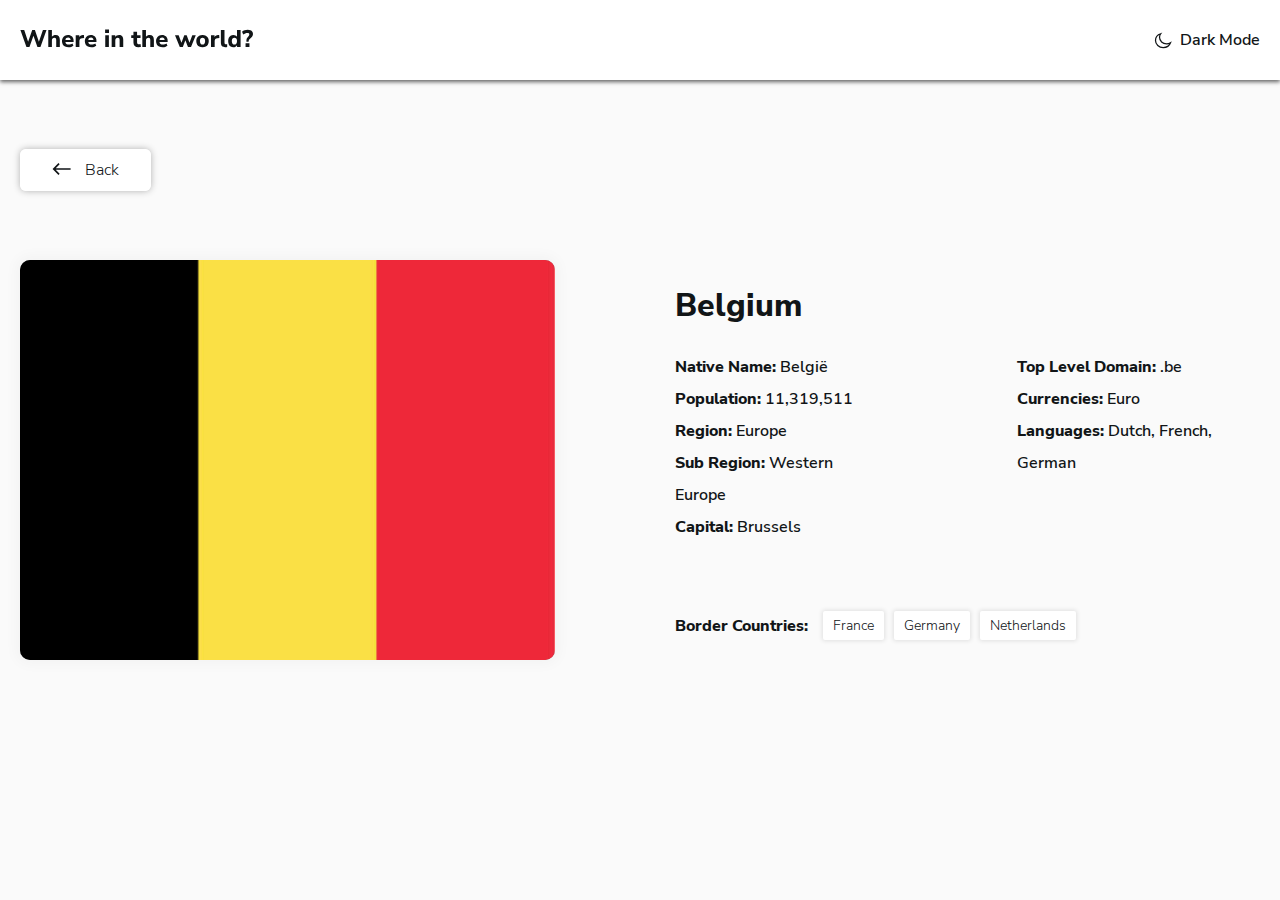
==== detail.html @ b8ead6a2 "add details page" ====
<!DOCTYPE html>
<html lang="en">
<head>
  <meta charset="UTF-8">
  <meta http-equiv="X-UA-Compatible" content="IE=edge">
  <meta name="viewport" content="width=device-width, initial-scale=1.0">
  <title>Countries</title>
  <!-- STYLES CSS LINKS -->
  <link rel="stylesheet" href="css/normalize.css">
  <link rel="stylesheet" href="css/style.css">
</head>
<body>

<header class="site-header site-details-header">
  <div class="container header-container">
  <a class="site-header-logo-link" href="index.html">
    <svg xmlns="http://www.w3.org/2000/svg" width="233" height="19" fill="currenColor"><path fill="currentColor" d="M6.432 18 .408 1.08h3.816l3.888 11.568L12.216 1.08h2.688l3.984 11.76L22.92 1.08h3.6L20.448 18h-3.024l-3.96-11.232L9.456 18H6.432Zm21.843 0V1.08h3.624v6.744a3.91 3.91 0 0 1 1.608-1.368c.656-.32 1.384-.48 2.184-.48 2.768 0 4.152 1.648 4.152 4.944V18h-3.624v-6.912c0-.816-.152-1.4-.456-1.752-.304-.368-.752-.552-1.344-.552-.768 0-1.384.24-1.848.72-.448.48-.672 1.12-.672 1.92V18h-3.624Zm20.393.264c-1.392 0-2.592-.248-3.6-.744-.992-.512-1.76-1.224-2.304-2.136-.528-.928-.792-2.016-.792-3.264 0-1.216.256-2.28.768-3.192a5.655 5.655 0 0 1 2.136-2.16c.912-.528 1.96-.792 3.144-.792 1.712 0 3.072.544 4.08 1.632 1.008 1.072 1.512 2.528 1.512 4.368v.912h-8.184c.128.928.464 1.608 1.008 2.04.56.416 1.328.624 2.304.624.64 0 1.288-.096 1.944-.288a5.447 5.447 0 0 0 1.776-.888l.96 2.424c-.592.448-1.32.808-2.184 1.08a8.842 8.842 0 0 1-2.568.384Zm-.504-9.888c-.768 0-1.392.232-1.872.696-.464.464-.752 1.112-.864 1.944h5.184c-.096-1.76-.912-2.64-2.448-2.64ZM55.72 18V6.216h3.552v2.04c.56-1.376 1.76-2.136 3.6-2.28l1.056-.072.216 3.048-2.04.216c-1.792.176-2.688 1.088-2.688 2.736V18H55.72Zm15.8.264c-1.392 0-2.592-.248-3.6-.744-.992-.512-1.76-1.224-2.304-2.136-.528-.928-.792-2.016-.792-3.264 0-1.216.256-2.28.768-3.192a5.654 5.654 0 0 1 2.136-2.16c.912-.528 1.96-.792 3.144-.792 1.712 0 3.072.544 4.08 1.632 1.008 1.072 1.512 2.528 1.512 4.368v.912H68.28c.128.928.464 1.608 1.008 2.04.56.416 1.328.624 2.304.624.64 0 1.288-.096 1.944-.288a5.447 5.447 0 0 0 1.776-.888l.96 2.424c-.592.448-1.32.808-2.184 1.08a8.842 8.842 0 0 1-2.568.384Zm-.504-9.888c-.768 0-1.392.232-1.872.696-.464.464-.752 1.112-.864 1.944h5.184c-.096-1.76-.912-2.64-2.448-2.64Zm14.091-4.44V.552h3.912v3.384h-3.912ZM85.251 18V6.216h3.624V18h-3.624Zm6.422 0V6.216h3.552v1.728a3.94 3.94 0 0 1 1.608-1.464c.672-.336 1.424-.504 2.256-.504 1.392 0 2.432.408 3.12 1.224.688.8 1.032 2.04 1.032 3.72V18h-3.624v-6.912c0-.816-.152-1.4-.456-1.752-.304-.368-.752-.552-1.344-.552-.768 0-1.384.24-1.848.72-.448.48-.672 1.12-.672 1.92V18h-3.624Zm26.737.264c-3.312 0-4.968-1.608-4.968-4.824V8.928h-2.232V6.216h2.232V2.76h3.624v3.456h3.48v2.712h-3.48v4.368c0 .672.152 1.176.456 1.512.32.336.824.504 1.512.504.208 0 .424-.024.648-.072.24-.048.496-.112.768-.192l.528 2.64a4.586 4.586 0 0 1-1.2.408c-.464.112-.92.168-1.368.168Zm3.92-.264V1.08h3.624v6.744a3.91 3.91 0 0 1 1.608-1.368c.656-.32 1.384-.48 2.184-.48 2.768 0 4.152 1.648 4.152 4.944V18h-3.624v-6.912c0-.816-.152-1.4-.456-1.752-.304-.368-.752-.552-1.344-.552-.768 0-1.384.24-1.848.72-.448.48-.672 1.12-.672 1.92V18h-3.624Zm20.393.264c-1.392 0-2.592-.248-3.6-.744-.992-.512-1.76-1.224-2.304-2.136-.528-.928-.792-2.016-.792-3.264 0-1.216.256-2.28.768-3.192a5.654 5.654 0 0 1 2.136-2.16c.912-.528 1.96-.792 3.144-.792 1.712 0 3.072.544 4.08 1.632 1.008 1.072 1.512 2.528 1.512 4.368v.912h-8.184c.128.928.464 1.608 1.008 2.04.56.416 1.328.624 2.304.624.64 0 1.288-.096 1.944-.288a5.447 5.447 0 0 0 1.776-.888l.96 2.424c-.592.448-1.32.808-2.184 1.08a8.842 8.842 0 0 1-2.568.384Zm-.504-9.888c-.768 0-1.392.232-1.872.696-.464.464-.752 1.112-.864 1.944h5.184c-.096-1.76-.912-2.64-2.448-2.64ZM159.791 18 154.99 6.216h3.673l2.808 7.56 2.808-7.56h2.4l2.808 7.656 2.808-7.656h3.48L171.023 18h-3.072l-2.592-6.696-2.52 6.696h-3.048Zm22.718.264c-1.264 0-2.368-.248-3.312-.744a5.44 5.44 0 0 1-2.16-2.136c-.512-.928-.768-2.024-.768-3.288 0-1.248.256-2.328.768-3.24a5.242 5.242 0 0 1 2.16-2.136c.944-.496 2.048-.744 3.312-.744 1.264 0 2.36.248 3.288.744a5.207 5.207 0 0 1 2.184 2.136c.528.912.792 1.992.792 3.24 0 1.264-.264 2.36-.792 3.288a5.4 5.4 0 0 1-2.184 2.136c-.928.496-2.024.744-3.288.744Zm0-2.712c.768 0 1.392-.28 1.872-.84.496-.56.744-1.432.744-2.616 0-1.168-.248-2.024-.744-2.568-.48-.56-1.104-.84-1.872-.84s-1.392.28-1.872.84c-.48.544-.72 1.4-.72 2.568 0 1.184.24 2.056.72 2.616s1.104.84 1.872.84ZM190.978 18V6.216h3.552v2.04c.56-1.376 1.76-2.136 3.6-2.28l1.056-.072.216 3.048-2.04.216c-1.792.176-2.688 1.088-2.688 2.736V18h-3.696Zm14.283.264c-1.52 0-2.632-.392-3.336-1.176-.704-.8-1.056-1.984-1.056-3.552V1.08h3.624v12.312c0 1.28.568 1.92 1.704 1.92.176 0 .344-.008.504-.024.176-.016.344-.048.504-.096L207.157 18a6.784 6.784 0 0 1-1.896.264Zm8.067 0c-1.024 0-1.928-.248-2.712-.744-.768-.512-1.368-1.224-1.8-2.136-.432-.928-.648-2.024-.648-3.288 0-1.264.216-2.352.648-3.264.432-.912 1.032-1.616 1.8-2.112.784-.496 1.688-.744 2.712-.744.784 0 1.504.168 2.16.504.656.336 1.152.784 1.488 1.344V1.08h3.624V18h-3.552v-1.776c-.32.624-.816 1.12-1.488 1.488-.656.368-1.4.552-2.232.552Zm1.08-2.712c.768 0 1.392-.28 1.872-.84.496-.56.744-1.432.744-2.616 0-1.168-.248-2.024-.744-2.568-.48-.56-1.104-.84-1.872-.84s-1.392.28-1.872.84c-.48.544-.72 1.4-.72 2.568 0 1.184.24 2.056.72 2.616s1.104.84 1.872.84Zm12.008-2.904V11.52c0-.704.128-1.352.384-1.944.256-.608.696-1.248 1.32-1.92.448-.48.76-.888.936-1.224a2.39 2.39 0 0 0 .264-1.08c0-.448-.168-.8-.504-1.056-.32-.256-.784-.384-1.392-.384-1.488 0-2.888.536-4.2 1.608l-1.176-2.736c.704-.608 1.56-1.088 2.568-1.44a9.258 9.258 0 0 1 3.072-.528c1.056 0 1.984.176 2.784.528.8.336 1.416.816 1.848 1.44.448.608.672 1.32.672 2.136 0 .736-.168 1.416-.504 2.04-.32.624-.896 1.28-1.728 1.968-.752.624-1.272 1.168-1.56 1.632-.272.464-.44.912-.504 1.344l-.12.744h-2.16ZM225.552 18v-3.84h3.888V18h-3.888Z"/></svg>
  </a>
  <button class="site-header-theme-toggler" type="button">
    <span class="site-header-theme-toggler-inner">
      <svg class="site-header-theme-toggler-icon" xmlns="http://www.w3.org/2000/svg" width="18" height="17"><path fill="#fff" fill-rule="evenodd" stroke="currentColor" stroke-width="1.25" d="M12.553 11.815c-3.884 0-7.034-2.887-7.034-6.447 0-1.343.448-2.586 1.212-3.618C3.691 2.695 1.5 5.331 1.5 8.438c0 3.9 3.45 7.062 7.704 7.062 3.389 0 6.266-2.007 7.296-4.796a7.458 7.458 0 0 1-3.947 1.111Z" clip-rule="evenodd"/></svg>
    <span class="site-header-theme-toggler-text">Dark Mode</span></span>
  </button>
  </div>
</header>

<main class="main-content">
  <div class="container">
      <a class="details-back-button" href="index.html">
        <span class="details-back-button-img">
          <svg class="details-back-button-svg" xmlns="http://www.w3.org/2000/svg" width="19" height="12" fill="none"><path fill="currentColor" fill-rule="evenodd" d="m6.464.107 1.179 1.179-3.89 3.889h14.85v1.65H3.753l3.89 3.889-1.179 1.179L.572 6 6.464.107Z" clip-rule="evenodd"/></svg>
        </span>Back</a>

    <div class="details-box">
      <ul class="details-box-list">
        <li class="details-box-item">
          <img class="details-box-img" src="img/belgium.jpg" alt="" srcset="img/belgium.jpg 1x, img/belgium@2x.jpg 2x" width="560" height="400">
        </li>
        <li class="details-box-item">
          <h2 class="details-box-action-heading">Belgium</h2>
          <div class="details-box-action">
              <p class="details-box-action-text details-box-action-text-left">
              <b>Native Name:</b> België<br>
              <b>Population:</b>  11,319,511 <br>
              <b>Region:</b> Europe <br>
              <b>Sub Region:</b> Western Europe<br>
              <b>Capital:</b> Brussels <br>
            </p>
            <p class="details-box-action-text">
              <b>Top Level Domain: </b> .be <br>
              <b>Currencies:</b> Euro <br>
              <b>Languages:</b> Dutch, French, German <br>
            </p>
            </div>
          
            <div class="details-box-action-buttons">
              <h3 class="details-box-action-buttons-heading">Border Countries:</h3>
              <button class="button button-border-countries">France</button>
              <button class="button button-border-countries">Germany</button>
              <button class="button button-border-countries">Netherlands</button>
          </div>
        </li>
      </ul>
    </div>


</div>
</main>

  <script src="js/main.js"></script>
</body>
</html>
---- css/style.css ----
/* ROOT */
:root{
  --body-bg:#fafafa;
  --element-bg:#fff;
  --text-color:#111517;
  --search-color:#848484;
}

.dark-mode{
  --body-bg:#202c36;
  --element-bg:#2b3844;
  --text-color:#fff;
  --search-color:#fff;
}
/* FONTS */

@font-face {
  font-family: "Nunito Sans";
  src: url("../font/NunitoSans-SemiBold.woff2") format("woff2"),
  url("../font/NunitoSans-SemiBold.woff") format("woff");
  font-weight: 600;
  font-style: normal;
  font-display: swap;
}

@font-face {
  font-family: "Nunito Sans";
  src: url("../font/NunitoSans-Light.woff2") format("woff2"),
  url("../font/NunitoSans-Light.woff") format("woff");
  font-weight: 300;
  font-style: normal;
  font-display: swap;
}

@font-face {
  font-family: "Nunito Sans";
  src: url("../font/NunitoSans-ExtraBold.woff2") format("woff2"),
  url("../font/NunitoSans-ExtraBold.woff") format("woff");
  font-weight: bold;
  font-style: normal;
  font-display: swap;
}

@font-face {
  font-family: "Nunito Sans";
  src: url("../font/NunitoSans-Regular.woff2") format("woff2"),
  url("../font/NunitoSans-Regular.woff") format("woff");
  font-weight: normal;
  font-style: normal;
  font-display: swap;
}




/* GLOBAL STYLE */
html{
  height: 100%;
  scroll-behavior: smooth;
  box-sizing: border-box;
}


*:focus{
  outline: 3px dashed #000;
  outline-offset: 3px;
}

*,
*::before,
*::after{
  box-sizing:inherit;
}

body{
  display: flex;
  flex-direction: column;
  height: 100%;
  padding: 0;
  margin: 0;
  font-size: 14px;
  line-height: 16px;
  font-family: "Nunito Sans", sans-serif;
  background-color:var(--body-bg);
  color: var(--text-color);
  transition: background-color 0.7s ease,
  color 0.7s ease;
}

img{
  max-width: 100%;
  height: auto;
}

a, li{
  text-decoration: none;
  list-style: none;
}

/* CONTAINER STYLE */

.container{
width: 100%;
max-width: 1320px;
padding-left: 20px;
padding-right: 20px;
margin-right: auto;
margin-left: auto;
}

/* MAIN-CONTENT */

.main-content{
  flex-grow: 1;
  padding-top: 48px;
  padding-bottom: 48px;
}

/* SITE-HEADER */

.site-header {
  padding-top: 24px;
  padding-bottom: 24px; 
  background-color: var(--element-bg);
  box-shadow: 0px 2px 4px rgba(0, 0, 0, 0.6);
  white-space: nowrap;
}

.header-container {
  display: flex;
  justify-content: space-between;
  align-items: center;
}

.site-header-logo-link {
  font-size: 24px;
  line-height: normal;
  font-weight: 800;
  color: var(--text-color);
}

.site-header-logo-link:hover{
  opacity: 0.8;
}

.site-header-logo-link:hover{
  opacity: 0.6;
}

.site-header-theme-toggler { 
  cursor: pointer;
  padding: 0;
  border: 0;
  background-color:transparent;
  color:var(--text-color);
}

.site-header-theme-toggler:hover{
  opacity: 0.8;
}

.site-header-theme-toggler:active{
  opacity: 0.6;
}

.site-header-theme-toggler-inner {
  display: flex;
  align-items: center;
}
.site-header-theme-toggler-text {
  margin-left: 8px;
  font-size: 16px;
  line-height: 22px;
  font-weight: 600;
  color: var(--text-color);
}

/* FORM SECTION */

.filters {
  display: flex;
  align-items: center;
  justify-content: space-between;
  margin-bottom: 48px;
}

.filters-search-input {
  min-width: 480px;
  box-shadow: 0px 2px 9px rgba(0, 0, 0, 0.6);
  border-radius: 5px;
  padding: 18px 74px;
  border: 0; 
  font-weight: 400;
  font-size: 14px;
  color:var(--search-color);
  background: var(--element-bg);
  line-height: 20px;
}

.filters-search-input::placeholder{
  color: var(--search-color);
}

.filters-region-select {
  min-width: 200px;
  background: var(--element-bg);
  box-shadow: 0px 2px 9px rgba(0, 0, 0, 0.6);
  border-radius: 5px;
  font-weight: 400;
  font-size: 14px;
  color: var(--text-color);
  padding: 18px 24px; 
  border: 0;
}



/* FLAGS */

.countries-list {
  display: flex;
  align-items:center;
  justify-content: space-between;
  padding: 0;
  margin: 0;
}

.countries-item{
  border-radius:5px;
  background-color: var(--element-bg);
  box-shadow: 0px 0px 7px 2px rgba(0, 0, 0, 0.2);
}

.countries-item:not(:last-child) {
  margin-right: 75px;
}

.countries-action {
  padding-left: 24px;
  padding-bottom: 46px;
}

.countries-img {
  width: 267px;
  height: 160px;
  object-fit: cover;
}

.countries-action-heading {
  margin-top: 24px;
  margin-bottom: 16px;
  font-weight: 800;
  font-size: 18px;
  color:var(--text-color)
}

.countries-action-link{
  color: var(--text-color);
}

.countries-action-link:hover{
  opacity: 0.8;
}

.countries-action-link:active{
  opacity: 0.6;
}


.countries-action-text {
  padding: 0;
  margin: 0;
}

.countries-list-bottom{
  margin-top: 75px;
}

/* DETAILS PAGE */

.site-details-header{
  margin-bottom: 32px;
}

.details-back-button {
  padding:10px 32px;  
  border: 0;
  background-color:var(--element-bg);
  color: var(--text-color);
  font-style: normal;
  font-weight: 300;
  font-size: 16px;
  line-height: 20px;
  border-radius: 6px;
  box-shadow: 0px 0px 7px rgba(0, 0, 0, 0.293139);
  cursor:pointer;
}

.details-back-button-img {
  margin-right: 10px;
}

.details-back-button-svg {
  color:var(--text-color);
}

.details-box {
  margin-top: 80px;
}
.details-box-list {
  display: flex;  
  align-items: center;
  margin: 0;
  padding: 0;
}
.details-box-item:not(:last-child) {
  margin-right: 120px;
}

.details-box-img {
  width: 560px;
  height: 400px;
  object-fit: cover;
  background: #808080;
  box-shadow: 0px 0px 14px 4px rgba(0, 0, 0, 0.0294384);
  border-radius: 10.0057px;
}

.details-box-action {
  display: flex;
  justify-content: space-between;
}

.details-box-action-heading {
  margin: 0;
  margin-bottom: 23px;
  font-style: normal;
  font-weight: 800;
  font-size: 32px;
  line-height: 44px;
  color:var(--text-color)
}

.details-box-action-text {
  margin: 0;
  font-style: normal;
  font-weight: 600;
  font-size: 16px;
  line-height: 32px;
}

.details-box-action-text-left{
  margin-right: 141px;
}

.details-box-action-buttons {
  display: flex;
  align-items: center;
  margin-top: 68px;
}

.details-box-action-buttons-heading{
  margin: 0;
  margin-right: 15px;
}

.button {
  padding: 5px 10px;
  border:0;
  font-weight: 300;
  font-size: 14px;
  line-height: 19px;
  background: var(--element-bg);
  color:var(--text-color);
  box-shadow: 0px 0px 4px 1px rgba(0, 0, 0, 0.104931);
  border-radius: 2px;
}

.button-border-countries:not(:last-child){
  margin-right: 10px;
}
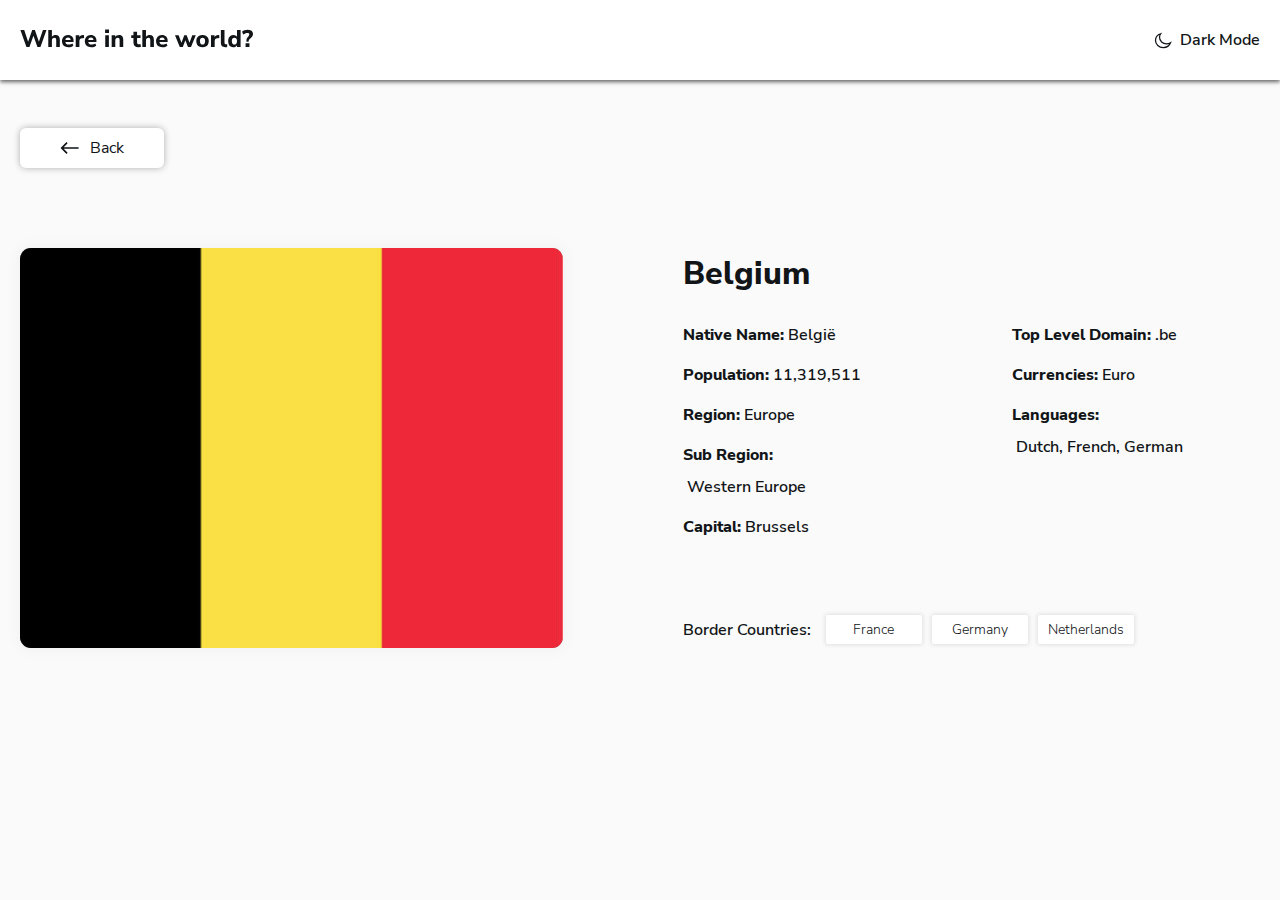
==== commit 40457b6f: "add and edit style site" ====
--- a/detail.html
+++ b/detail.html
@@ -26,10 +26,12 @@
 
 <main class="main-content">
   <div class="container">
-      <a class="details-back-button" href="index.html">
-        <span class="details-back-button-img">
-          <svg class="details-back-button-svg" xmlns="http://www.w3.org/2000/svg" width="19" height="12" fill="none"><path fill="currentColor" fill-rule="evenodd" d="m6.464.107 1.179 1.179-3.89 3.889h14.85v1.65H3.753l3.89 3.889-1.179 1.179L.572 6 6.464.107Z" clip-rule="evenodd"/></svg>
-        </span>Back</a>
+      <div class="country-page-back-wrapper">
+        <a class="details-back-button" href="index.html">
+          <svg class="details-back-button-svg" xmlns="http://www.w3.org/2000/svg" width="20" height="20" fill="none"><path fill="currentColor" fill-rule="evenodd" d="m6.464 4.107 1.179 1.179-3.89 3.889h14.85v1.65H3.753l3.89 3.889-1.179 1.179L.572 10l5.892-5.893Z" clip-rule="evenodd"/></svg>
+          <span class="details-back-button-text"> Back</span>
+        </a>
+      </div>
 
     <div class="details-box">
       <ul class="details-box-list">
@@ -39,25 +41,57 @@
         <li class="details-box-item">
           <h2 class="details-box-action-heading">Belgium</h2>
           <div class="details-box-action">
-              <p class="details-box-action-text details-box-action-text-left">
-              <b>Native Name:</b> België<br>
-              <b>Population:</b>  11,319,511 <br>
-              <b>Region:</b> Europe <br>
-              <b>Sub Region:</b> Western Europe<br>
-              <b>Capital:</b> Brussels <br>
-            </p>
-            <p class="details-box-action-text">
-              <b>Top Level Domain: </b> .be <br>
-              <b>Currencies:</b> Euro <br>
-              <b>Languages:</b> Dutch, French, German <br>
-            </p>
+
+            <dl class="countries-action-details details-box-action-text details-box-action-text-left">
+              <div class="countries-action-details-item">
+                <dt class="countries-action-details-title">Native Name:</dt>
+                <dd class="countries-action-details-value">België</dd>
+              </div>
+
+              <div class="countries-action-details-item">
+                <dt class="countries-action-details-title">Population:</dt>
+                <dd class="countries-action-details-value">11,319,511</dd>
+              </div>
+        
+              <div class="countries-action-details-item">
+                <dt class="countries-action-details-title">Region:</dt>
+                <dd class="countries-action-details-value">Europe</dd>
+              </div>
+
+              <div class="countries-action-details-item">
+                <dt class="countries-action-details-title">Sub Region:</dt>
+                <dd class="countries-action-details-value">Western Europe</dd>
+              </div>
+        
+              <div class="countries-action-details-item">
+                <dt class="countries-action-details-title">Capital:</dt>
+                <dd class="countries-action-details-value">Brussels</dd>
+              </div>
+            </dl>
+
+            <dl class="countries-action-details details-box-action-text">
+              <div class="countries-action-details-item">
+                <dt class="countries-action-details-title">Top Level Domain:</dt>
+                <dd class="countries-action-details-value">.be</dd>
+              </div>
+
+              <div class="countries-action-details-item">
+                <dt class="countries-action-details-title">Currencies:</dt>
+                <dd class="countries-action-details-value">Euro</dd>
+              </div>
+        
+              <div class="countries-action-details-item">
+                <dt class="countries-action-details-title">Languages:</dt>
+                <dd class="countries-action-details-value">Dutch, French, German </dd>
+              </div>
+            </dl>
             </div>
           
             <div class="details-box-action-buttons">
               <h3 class="details-box-action-buttons-heading">Border Countries:</h3>
-              <button class="button button-border-countries">France</button>
-              <button class="button button-border-countries">Germany</button>
-              <button class="button button-border-countries">Netherlands</button>
+              <a class="button button-border-countries" href="#">France</a>
+              <a class="button button-border-countries" href="#">Germany</a>
+              <a class="button button-border-countries" href="#">Netherlands</a>
           </div>
         </li>
       </ul>
--- a/css/style.css
+++ b/css/style.css
@@ -4,6 +4,7 @@
   --element-bg:#fff;
   --text-color:#111517;
   --search-color:#848484;
+  --transition-duration: 0.4s;
 }
 
 .dark-mode{
@@ -83,8 +84,8 @@
   font-family: "Nunito Sans", sans-serif;
   background-color:var(--body-bg);
   color: var(--text-color);
-  transition: background-color 0.7s ease,
-  color 0.7s ease;
+  transition: background-color var(--transition-duration) ease,
+  color var(--transition-duration) ease;
 }
 
 img{
@@ -113,7 +114,7 @@
 .main-content{
   flex-grow: 1;
   padding-top: 48px;
-  padding-bottom: 48px;
+  padding-bottom: 80px;
 }
 
 /* SITE-HEADER */
@@ -213,45 +214,65 @@
   border: 0;
 }
 
-
-
 /* FLAGS */
 
 .countries-list {
   display: flex;
-  align-items:center;
-  justify-content: space-between;
+  flex-wrap: wrap ;
+  margin-left: -75px;
+  margin-bottom: -75px;
   padding: 0;
-  margin: 0;
 }
 
 .countries-item{
+  width: calc(25% - 75px);
+  margin-left: 75px;
+  margin-bottom: 75px;
   border-radius:5px;
+  overflow: hidden;
   background-color: var(--element-bg);
   box-shadow: 0px 0px 7px 2px rgba(0, 0, 0, 0.2);
 }
 
-.countries-item:not(:last-child) {
-  margin-right: 75px;
-}
-
-.countries-action {
-  padding-left: 24px;
-  padding-bottom: 46px;
-}
 
 .countries-img {
-  width: 267px;
+  width: 100%;
   height: 160px;
   object-fit: cover;
 }
 
-.countries-action-heading {
-  margin-top: 24px;
+.index-country-info{
+  padding: 24px 24px 48px;
+}
+
+.countries-action-name {
+  margin-top: 0;
   margin-bottom: 16px;
   font-weight: 800;
   font-size: 18px;
+  line-height: 26px;
   color:var(--text-color)
+}
+
+.countries-action-details {
+  margin: 0;
+}
+
+.countries-action-details-item{
+  display: flex;
+  flex-wrap: wrap;
+}
+
+.countries-action-details-item:not(:last-child) {
+  margin-bottom: 8px;
+}
+
+.countries-action-details-title {
+  font-weight: 600;
+  font-weight: bold;
+}
+.countries-action-details-value {  
+  margin-left: 4px;
 }
 
 .countries-action-link{
@@ -266,7 +287,6 @@
   opacity: 0.6;
 }
 
-
 .countries-action-text {
   padding: 0;
   margin: 0;
@@ -278,30 +298,35 @@
 
 /* DETAILS PAGE */
 
-.site-details-header{
-  margin-bottom: 32px;
-}
-
+.country-page-back-wrapper {
+  margin-bottom: 80px;
+}
 .details-back-button {
-  padding:10px 32px;  
-  border: 0;
-  background-color:var(--element-bg);
-  color: var(--text-color);
-  font-style: normal;
-  font-weight: 300;
+  padding: 10px 40px;
+  display: inline-flex;
+  align-items:center;
+  background-color: var(--element-bg);
+  color: var(--text-color);
+  box-shadow: 0px 0px 7px rgba(0, 0, 0, 0.3);
+border-radius: 6px;
+}
+
+.details-back-button:hover{
+  opacity: 0.8;
+}
+
+.details-back-button:active{
+  opacity: 0.6;
+}
+
+.details-back-button-svg {
+  margin-right: 10px;
+  width: 20px;
+  height: 20px;
+}
+.details-back-button-text {
   font-size: 16px;
   line-height: 20px;
-  border-radius: 6px;
-  box-shadow: 0px 0px 7px rgba(0, 0, 0, 0.293139);
-  cursor:pointer;
-}
-
-.details-back-button-img {
-  margin-right: 10px;
-}
-
-.details-back-button-svg {
-  color:var(--text-color);
 }
 
 .details-box {
@@ -323,7 +348,7 @@
   object-fit: cover;
   background: #808080;
   box-shadow: 0px 0px 14px 4px rgba(0, 0, 0, 0.0294384);
-  border-radius: 10.0057px;
+  border-radius: 11px;
 }
 
 .details-box-action {
@@ -350,11 +375,12 @@
 }
 
 .details-box-action-text-left{
-  margin-right: 141px;
+  margin-right: 125px;
 }
 
 .details-box-action-buttons {
   display: flex;
+  flex-wrap: wrap ;
   align-items: center;
   margin-top: 68px;
 }
@@ -362,10 +388,17 @@
 .details-box-action-buttons-heading{
   margin: 0;
   margin-right: 15px;
+  font-weight: 600;
+  font-size: 16px;
+  line-height: 20px;
 }
 
 .button {
+  min-width: 96px;
+  text-align: center;
   padding: 5px 10px;
+  margin-top: 4px;
+  margin-bottom: 4px;
   border:0;
   font-weight: 300;
   font-size: 14px;
@@ -374,8 +407,18 @@
   color:var(--text-color);
   box-shadow: 0px 0px 4px 1px rgba(0, 0, 0, 0.104931);
   border-radius: 2px;
+  transition: background-color var(--transition-duration) ease,
+  color var(--transition-duration) ease;
 }
 
 .button-border-countries:not(:last-child){
   margin-right: 10px;
+}
+
+.button:hover{
+  opacity: 0.8;
+}
+
+.button:active{
+  opacity: 0.6;
 }